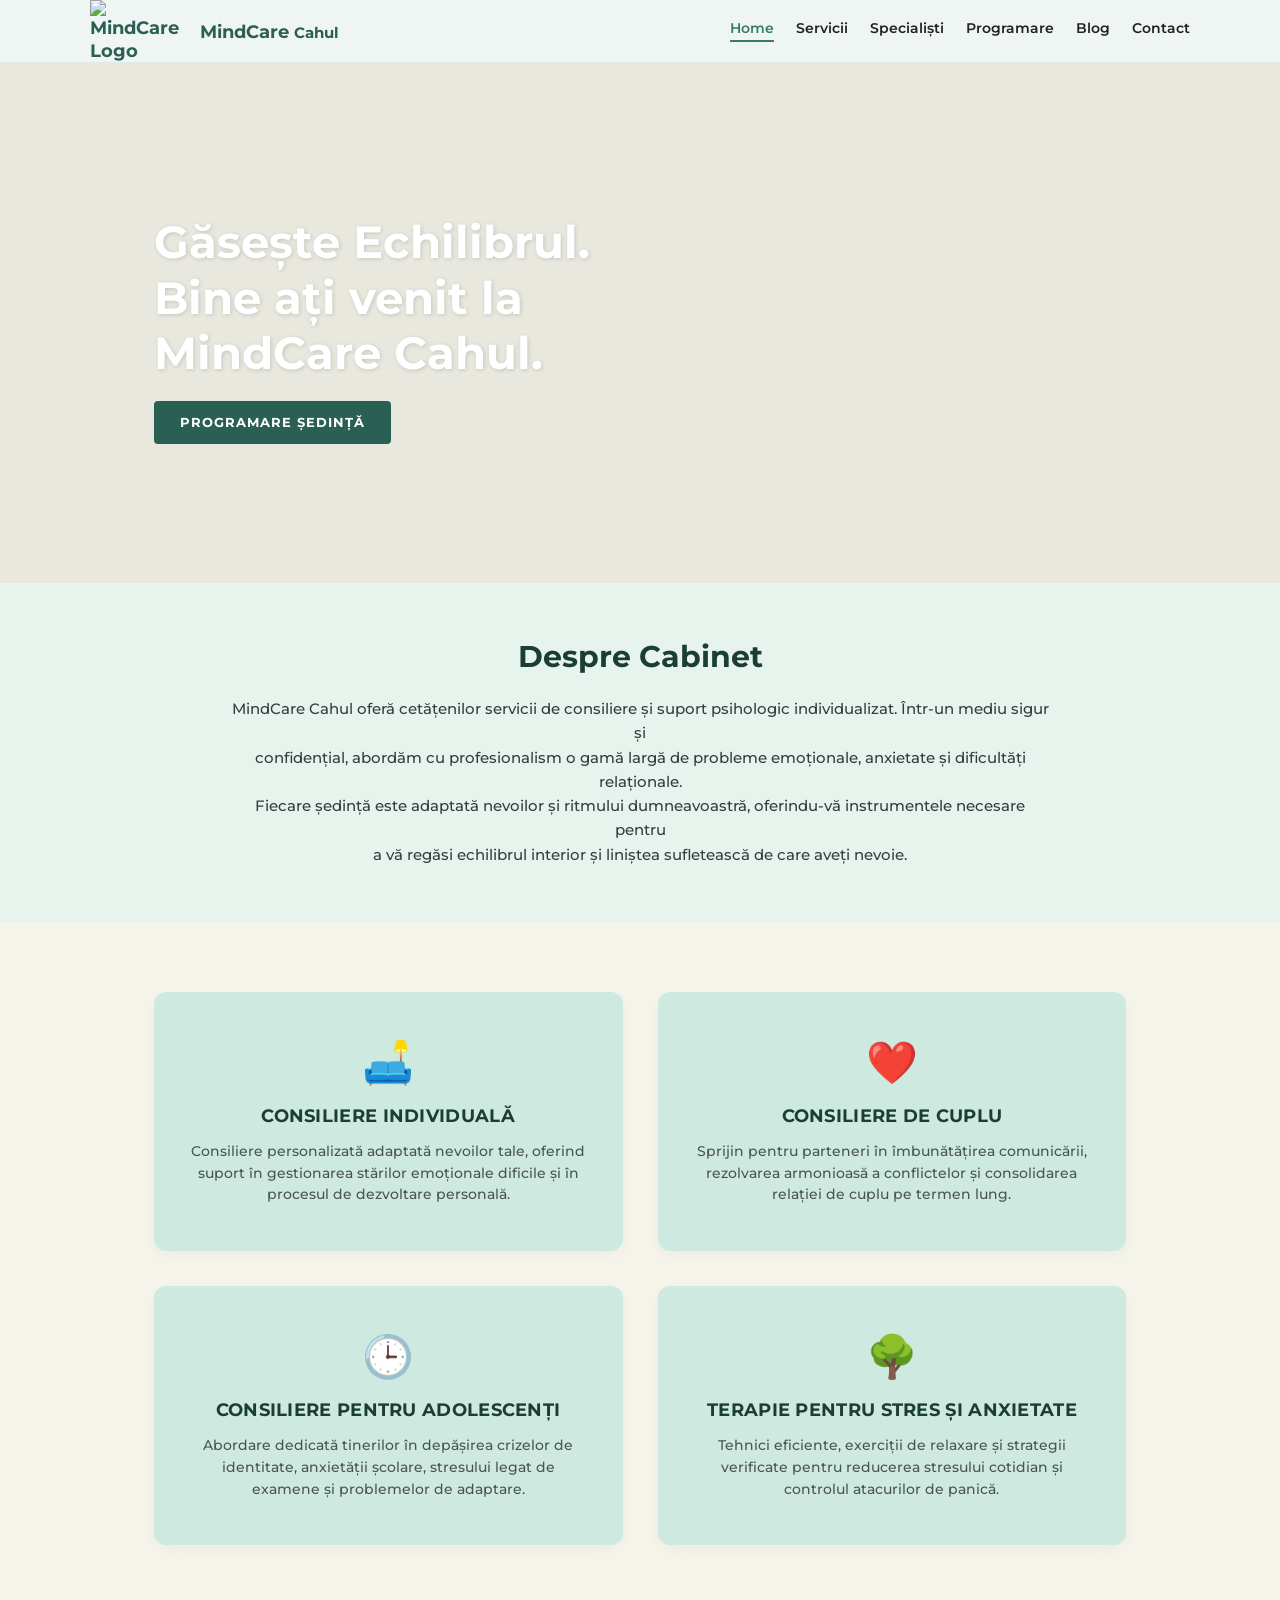
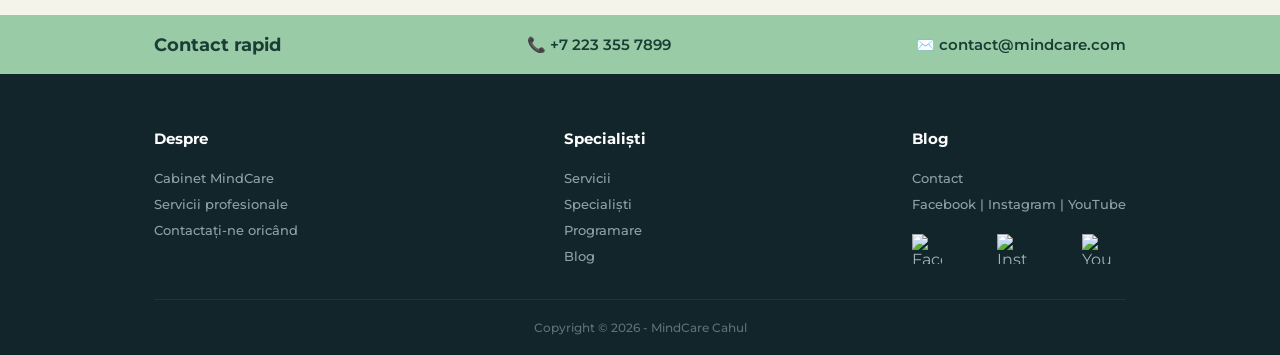
==== index.html @ 39b75a00 "Update index.html" ====
<!DOCTYPE html>
<html lang="ro">
<head>
    <meta charset="UTF-8">
    <meta name="viewport" content="width=device-width, initial-scale=1.0">
    <title>MindCare Cahul</title>
    <link rel="preconnect" href="https://fonts.googleapis.com">
    <link rel="preconnect" href="https://fonts.gstatic.com" crossorigin>
    <link href="https://fonts.googleapis.com/css2?family=Montserrat:wght@400;500;600;700&display=swap" rel="stylesheet">
    <link rel="stylesheet" href="css/style.css">

</head>
<body>

    <header class="navbar">
        <div class="logo">
            <img src="../image 8 iun. 2026, 00_47_31.png" alt="MindCare Logo">
            <span>MindCare <small>Cahul</small></span>
        </div>
       
       <nav class="nav-links">
    <a href="index.html" class="active">Home</a>
    <a href="pages/servicii.html">Servicii</a>
    <a href="pages/specialisti.html">Specialiști</a>
    <a href="pages/programare.html">Programare</a>
    <a href="pages/blog.html">Blog</a>
    <a href="pages/contact.html">Contact</a>
</nav>
    </header>

    <section class="hero">
        <div class="hero-content">
            <h1>Găsește Echilibrul.<br>Bine ați venit la<br>MindCare Cahul.</h1>
            <a href="pages/programare.html" class="hero-btn">PROGRAMARE ȘEDINȚĂ</a>         
        </div>
    </section>

    <section class="about-section">
        <h2>Despre Cabinet</h2>
        <p>MindCare Cahul oferă cetățenilor servicii de consiliere și suport psihologic individualizat. Într-un mediu sigur și<br> confidențial, abordăm cu profesionalism o gamă largă de probleme emoționale, anxietate și dificultăți relaționale.<br> Fiecare ședință este adaptată nevoilor și ritmului dumneavoastră, oferindu-vă instrumentele necesare pentru <br>a vă regăsi echilibrul interior și liniștea sufletească de care aveți nevoie.</p>
    </section>

    <section class="services-container">
        <div class="services-grid">
            
            <div class="card">
                <div class="card-icon">🛋️</div>
                <h3>CONSILIERE INDIVIDUALĂ</h3>
                <p>Consiliere personalizată adaptată nevoilor tale, oferind suport în gestionarea stărilor emoționale dificile și în procesul de dezvoltare personală.</p>
            </div>

            <div class="card">
                <div class="card-icon">❤️</div>
                <h3>CONSILIERE DE CUPLU</h3>
                <p>Sprijin pentru parteneri în îmbunătățirea comunicării, rezolvarea armonioasă a conflictelor și consolidarea relației de cuplu pe termen lung.</p>
            </div>

            <div class="card">
                <div class="card-icon">🕒</div>
                <h3>CONSILIERE PENTRU ADOLESCENȚI</h3>
                <p>Abordare dedicată tinerilor în depășirea crizelor de identitate, anxietății școlare, stresului legat de examene și problemelor de adaptare.</p>
            </div>

            <div class="card">
                <div class="card-icon">🌳</div>
                <h3>TERAPIE PENTRU STRES ȘI ANXIETATE</h3>
                <p>Tehnici eficiente, exerciții de relaxare și strategii verificate pentru reducerea stresului cotidian și controlul atacurilor de panică.</p>
            </div>

        </div>
    </section>

    <div class="quick-contact">
        <div class="quick-contact-content">
            <span class="title">Contact rapid</span>
            <span class="info">📞 +7 223 355 7899</span>
            <span class="info">✉️ contact@mindcare.com</span>
        </div>
    </div>

    <footer class="footer">
        <div class="footer-links">
            <div class="footer-col">
                <h4>Despre</h4>
                <a href="pages/contact.html">Cabinet MindCare</a>
                <a href="pages/servicii.html">Servicii profesionale</a>
                <a href="pages/programare.html">Contactați-ne oricând</a>
            </div>
            <div class="footer-col">
                <h4>Specialiști</h4>
                <a href="pages/servicii.html">Servicii</a>
                <a href="pages/specialisti.html">Specialiști</a>
                <a href="pages/programare.html">Programare</a>
                <a href="pages/blog.html">Blog</a>
            </div>
            <div class="footer-col">
                <h4>Blog</h4>
                <a href="pages/contact.html">Contact</a>
                <a href="#">Facebook | Instagram | YouTube</a>
                <div class="social-icons">
                    <img src="https://upload.wikimedia.org/wikipedia/commons/b/b9/2023_Facebook_icon.svg" alt="Facebook">
                    <img src="https://upload.wikimedia.org/wikipedia/commons/e/e7/Instagram_logo_2016.svg" alt="Instagram">
                    <img src="https://upload.wikimedia.org/wikipedia/commons/0/09/YouTube_full-color_icon_%282017%29.svg" alt="YouTube">             
                </div>
            </div>
        </div>
        <div class="footer-bottom">
            Copyright © 2026 - MindCare Cahul
        </div>
    </footer>

</body>
</html>
---- css/style.css ----
/* ==========================================================================
   1. RESETARE ȘI CONFIGURARE FONT
   ========================================================================== */
   * {
    margin: 0;
    padding: 0;
    box-sizing: border-box;
    font-family: 'Montserrat', sans-serif;
}

body {
    background-color: #f5f4eb; /* Fundalul general crem deschis */
    color: #333333;
    -webkit-font-smoothing: antialiased;
}

/* ==========================================================================
   2. ANTET / NAVBAR
   ========================================================================== */
.navbar {
    display: flex;
    justify-content: space-between;
    align-items: center;
    padding: 18px 8%;
    background-color: #eef5f2; /* Verde foarte pal din partea de sus */
    border-bottom: 1px solid #e1ebe7;
}

.logo {
    display: flex;
    align-items: center;
    gap: 10px;
    font-weight: 700;
    color: #2b5f54;
    font-size: 1.15rem;
}

.logo img {
    width: 100px;
    height: auto;
    object-fit: contain;
}

.navbar {
    padding: 0px 7%;
}

.nav-links {
    display: flex;
    gap: 22px;
}

.nav-links a {
    text-decoration: none;
    color: #222222;
    font-size: 0.85rem;
    font-weight: 600;
    transition: color 0.2s ease;
}


.nav-links a:hover {
    color: #357c6c;
}

.nav-links a.active {
    color: #357c6c;
    border-bottom: 2px solid #357c6c;
    padding-bottom: 4px;
}

/* ==========================================================================
   3. SECȚIUNEA HERO (IMAGINEA PRINCIPALĂ)
   ========================================================================== */
.hero {
    height: 520px;
    /* Imagine placeholder modernă pentru cabinet, poți schimba URL-ul cu imaginea ta locală */
    background: linear-gradient(rgba(0, 0, 0, 0.05), rgba(0, 0, 0, 0.05)), 
                url('https://images.unsplash.com/photo-1618221195710-dd6b41faaea6?q=80&w=1600&auto=format&fit=crop') center/cover no-repeat;
    display: flex;
    align-items: center;
    padding-left: 12%;
}

.hero-content {
    max-width: 600px;
}

.hero-content h1 {
    color: #ffffff;
    font-size: 2.8rem;
    font-weight: 700;
    line-height: 1.25;
    margin-bottom: 30px;
    text-shadow: 1px 1px 4px rgba(0, 0, 0, 0.15);
}

.hero-btn {
    background-color: #2a6054; /* Verdele turcoaz al butonului */
    color: #ffffff;
    border: none;
    padding: 14px 26px;
    font-size: 0.8rem;
    font-weight: 700;
    letter-spacing: 1px;
    cursor: pointer;
    border-radius: 4px;
    transition: background-color 0.2s ease; 
    text-decoration: none;

}

.hero-btn:hover {
    background-color: #1e463d;
}

/* ==========================================================================
   4. SECȚIUNEA DESPRE CABINET
   ========================================================================== */
.about-section {
    background-color: #e7f4ee; /* Fundalul deschis de sub Hero */
    text-align: center;
    padding: 55px 18%;
}

.about-section h2 {
    color: #1a3d35;
    font-size: 1.9rem;
    margin-bottom: 22px;
    font-weight: 700;
}

.about-section p {
    color: #363e3d;
    line-height: 1.65;
    font-size: 0.92rem;
    font-weight: 500;
}

/* ==========================================================================
   5. SECȚIUNEA SERVICII (GRID CARDURI)
   ========================================================================== */
.services-container {
    padding: 70px 12%;
    background-color: #f5f4eb; /* Revine la fundalul crem */
}

.services-grid {
    display: grid;
    grid-template-columns: 1fr 1fr; /* Exact 2 coloane egale */
    gap: 35px;
    max-width: 1050px;
    margin: 0 auto;
}

.card {
    background-color: #ceeae0; /* Culoarea mint/turcoaz foarte deschis a cardurilor */
    padding: 45px 35px;
    border-radius: 12px;
    text-align: center;
    box-shadow: 0 5px 15px rgba(0, 0, 0, 0.03); /* Umbră discretă ca în screenshot */
    transition: transform 0.3s ease, box-shadow 0.3s ease;
}

.card:hover {
    transform: translateY(-3px);
    box-shadow: 0 8px 22px rgba(0, 0, 0, 0.06);
}

.card-icon {
    font-size: 2.6rem;
    margin-bottom: 18px;
    display: block;
}

/* Dacă folosești imagini reale în loc de emoji pentru iconițe: */
.card-icon img {
    width: 55px;
    height: 55px;
    margin-bottom: 15px;
}

.card h3 {
    color: #1a3d35;
    font-size: 1.1rem;
    font-weight: 700;
    margin-bottom: 15px;
    letter-spacing: 0.3px;
}

.card p {
    color: #4a5553;
    font-size: 0.85rem;
    line-height: 1.6;
    font-weight: 500;
}

/* ==========================================================================
   6. BARA CONTACT RAPID
   ========================================================================== */
.quick-contact {
    background-color: #99cca6; /* Verdele mediu/șters din imagine */
    padding: 18px 12%;
}

.quick-contact-content {
    max-width: 1050px;
    margin: 0 auto;
    display: flex;
    justify-content: space-between;
    align-items: center;
    color: #1a3d35;
}

.quick-contact-content .title {
    font-size: 1.15rem;
    font-weight: 700;
}

.quick-contact-content .info {
    font-size: 0.95rem;
    font-weight: 600;
}

/* ==========================================================================
   7. SUBSOL / FOOTER
   ========================================================================== */
.footer {
    background-color: #11252b; /* Bleumarin/negru foarte închis */
    color: #9db2b6;
    padding: 55px 12% 20px 12%;
}

.footer-links {
    max-width: 1050px;
    margin: 0 auto;
    display: flex;
    justify-content: space-between;
    border-bottom: 1px solid #1c363d;
    padding-bottom: 35px;
}

.footer-col {
    display: flex;
    flex-direction: column;
    gap: 10px;
}

.footer-col h4 {
    color: #ffffff;
    margin-bottom: 12px;
    font-size: 0.95rem;
    font-weight: 700;
}

.footer-col a {
    color: #8fa3a7;
    text-decoration: none;
    font-size: 0.82rem;
    font-weight: 500;
    transition: color 0.2s ease;
}

.footer-col a:hover {
    color: #ffffff;
}

/*.social-icons {
    display: flex;
    gap: 15px;
    font-size: 1.4rem;
    margin-top: 12px;
}.............................*/
.social-icons {
    display: flex;
    gap: 55px;
    margin-top: 12px;
}

.social-icons img {
    width: 30px;
    height: 30px;
}
/*.............................*/
.social-icons span {
    cursor: pointer;
    transition: opacity 0.2s ease;
}

.social-icons span:hover {
    opacity: 0.8;
}

.footer-bottom {
    text-align: center;
    padding-top: 20px;
    font-size: 0.75rem;
    color: #5c7277;
    font-weight: 500;
}

/* ==========================================================================
   8. ADAPTARE PENTRU DISPOZITIVE MOBILE (RESPONSIVE)
   ========================================================================== */
@media (max-width: 768px) {
    .services-grid {
        grid-template-columns: 1fr; /* Pe telefon cardurile trec unul sub altul */
        gap: 25px;
    }
    
    .navbar, .quick-contact-content, .footer-links {
        flex-direction: column;
        text-align: center;
        gap: 20px;
    }

    .nav-links {
        flex-direction: column;
        gap: 12px;
    }
    
    .about-section {
        padding: 40px 5%;
    }

    .hero {
        padding-left: 5%;
        text-align: center;
        justify-content: center;
    }

    .hero-content h1 {
        font-size: 2rem;
    }
}
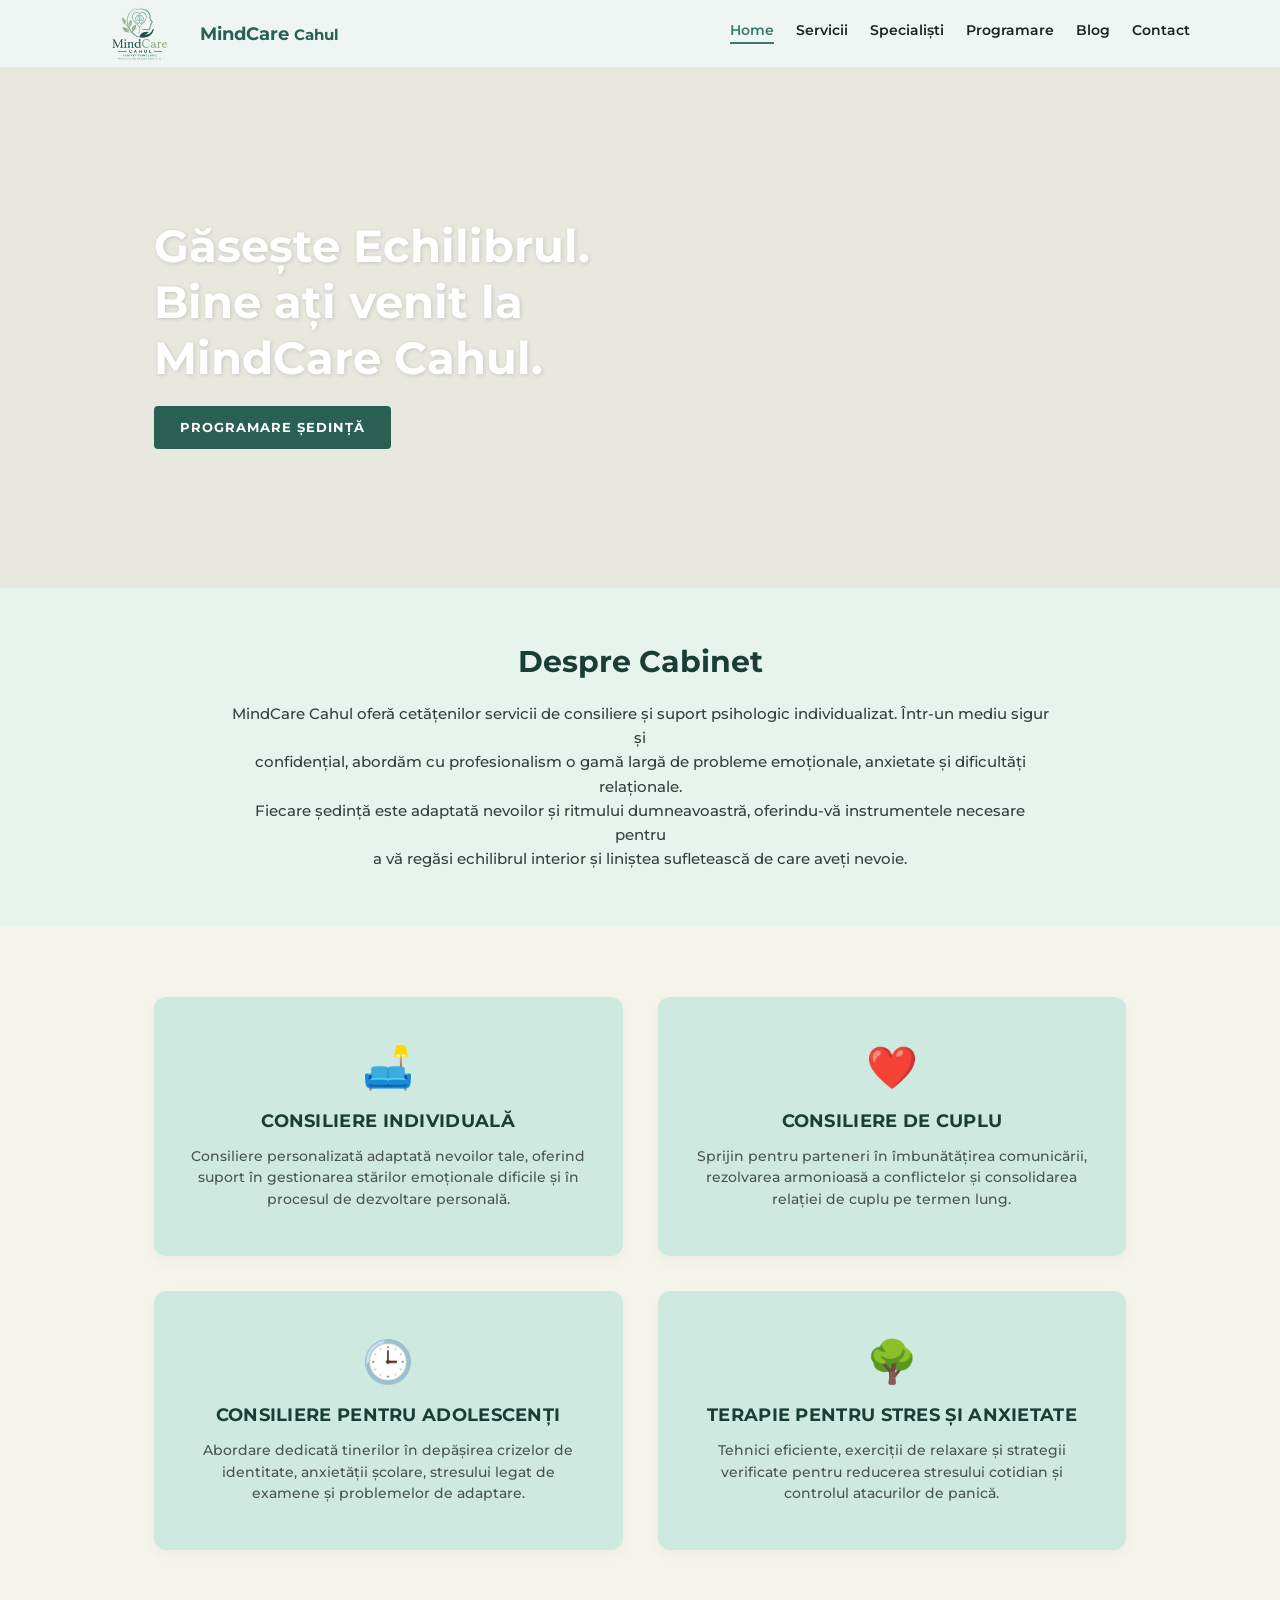
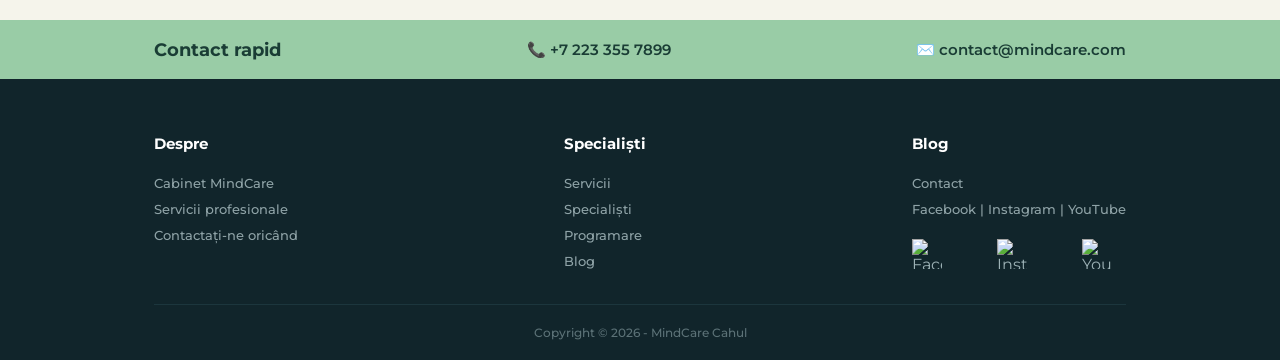
==== commit 6c1f53b4: "Update index.html" ====
--- a/index.html
+++ b/index.html
@@ -14,7 +14,7 @@
 
     <header class="navbar">
         <div class="logo">
-            <img src="../image 8 iun. 2026, 00_47_31.png" alt="MindCare Logo">
+             <img src="../imagini/image 8 iun. 2026, 00_47_31.png" alt="MindCare Logo">      
             <span>MindCare <small>Cahul</small></span>
         </div>
        
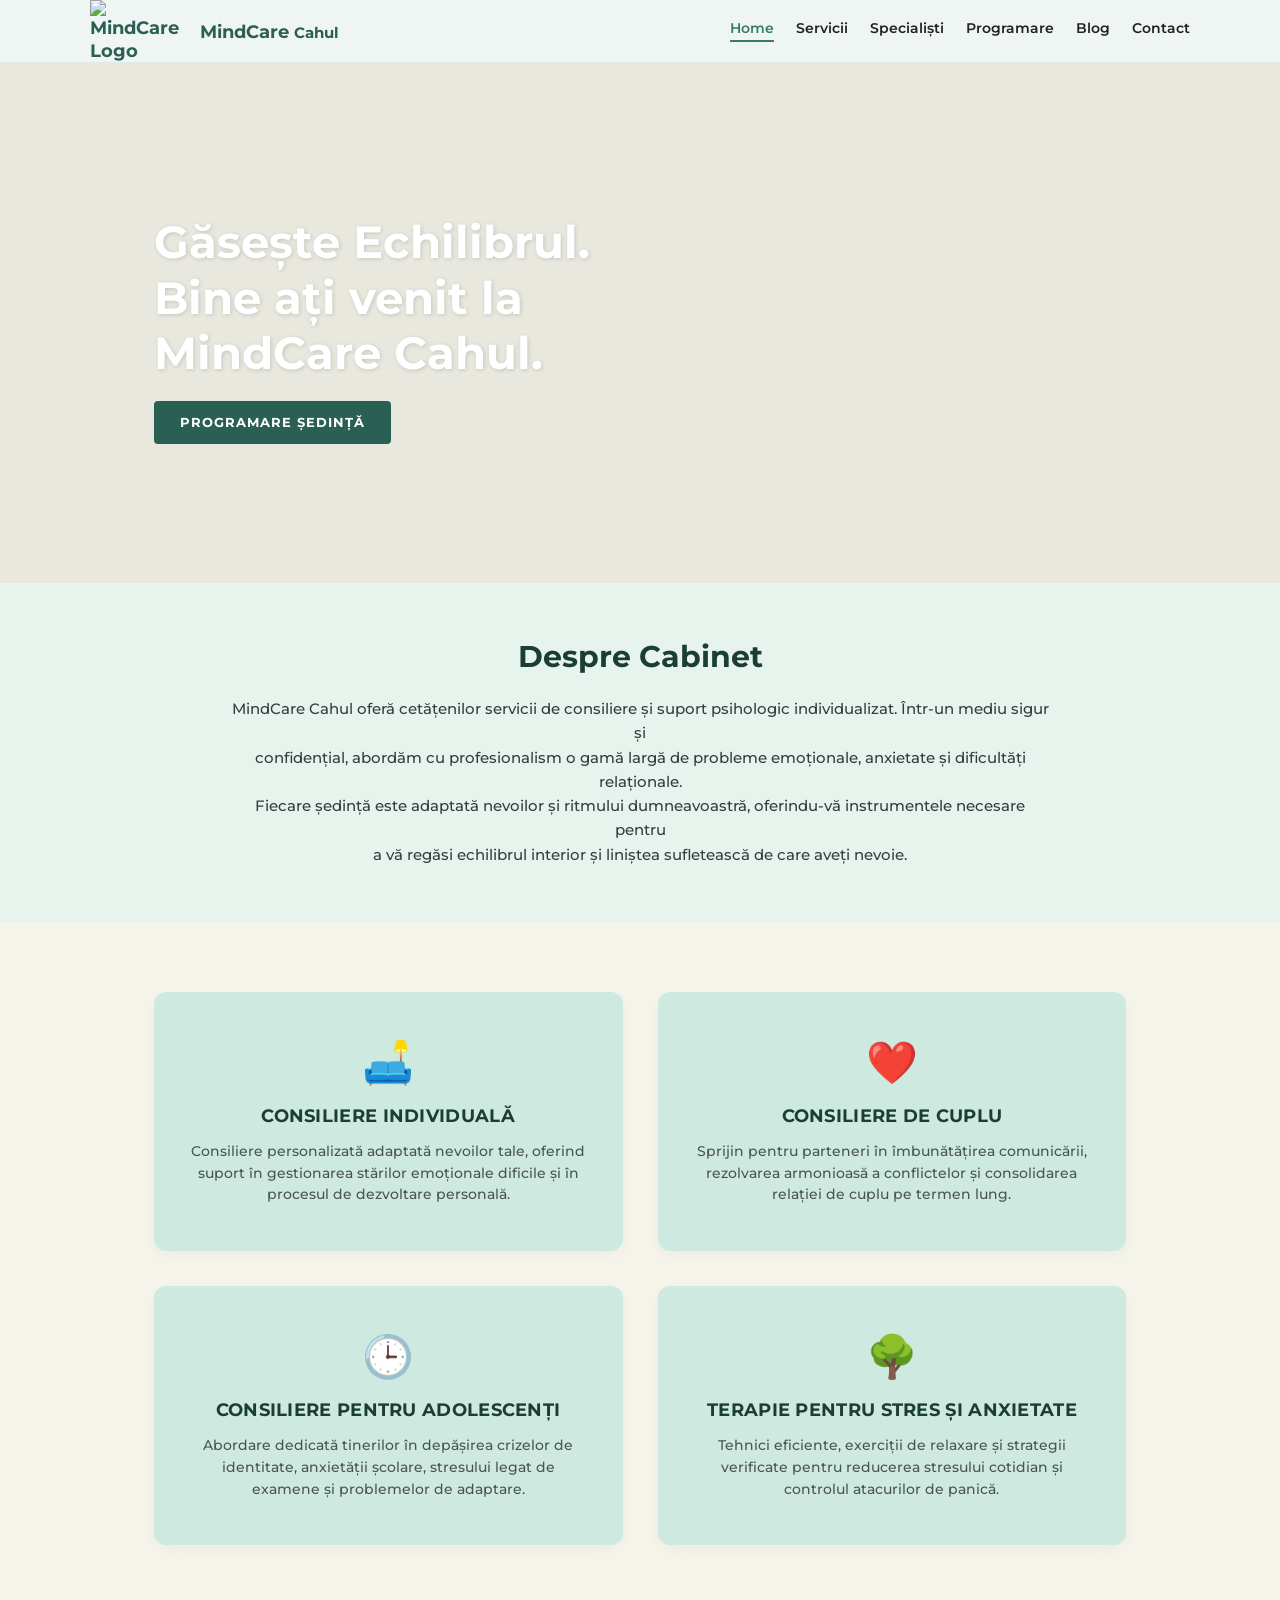
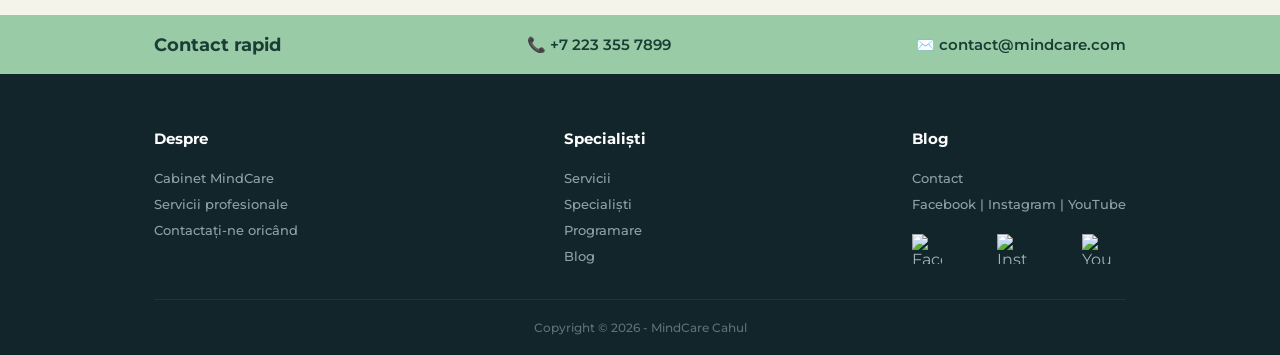
==== commit 2259066a: "Update index.html" ====
--- a/index.html
+++ b/index.html
@@ -14,7 +14,7 @@
 
     <header class="navbar">
         <div class="logo">
-             <img src="../imagini/image 8 iun. 2026, 00_47_31.png" alt="MindCare Logo">      
+             <img src="../ignatalexandru-blip/imagini/image 8 iun. 2026, 00_47_31.png" alt="MindCare Logo">      
             <span>MindCare <small>Cahul</small></span>
         </div>
        
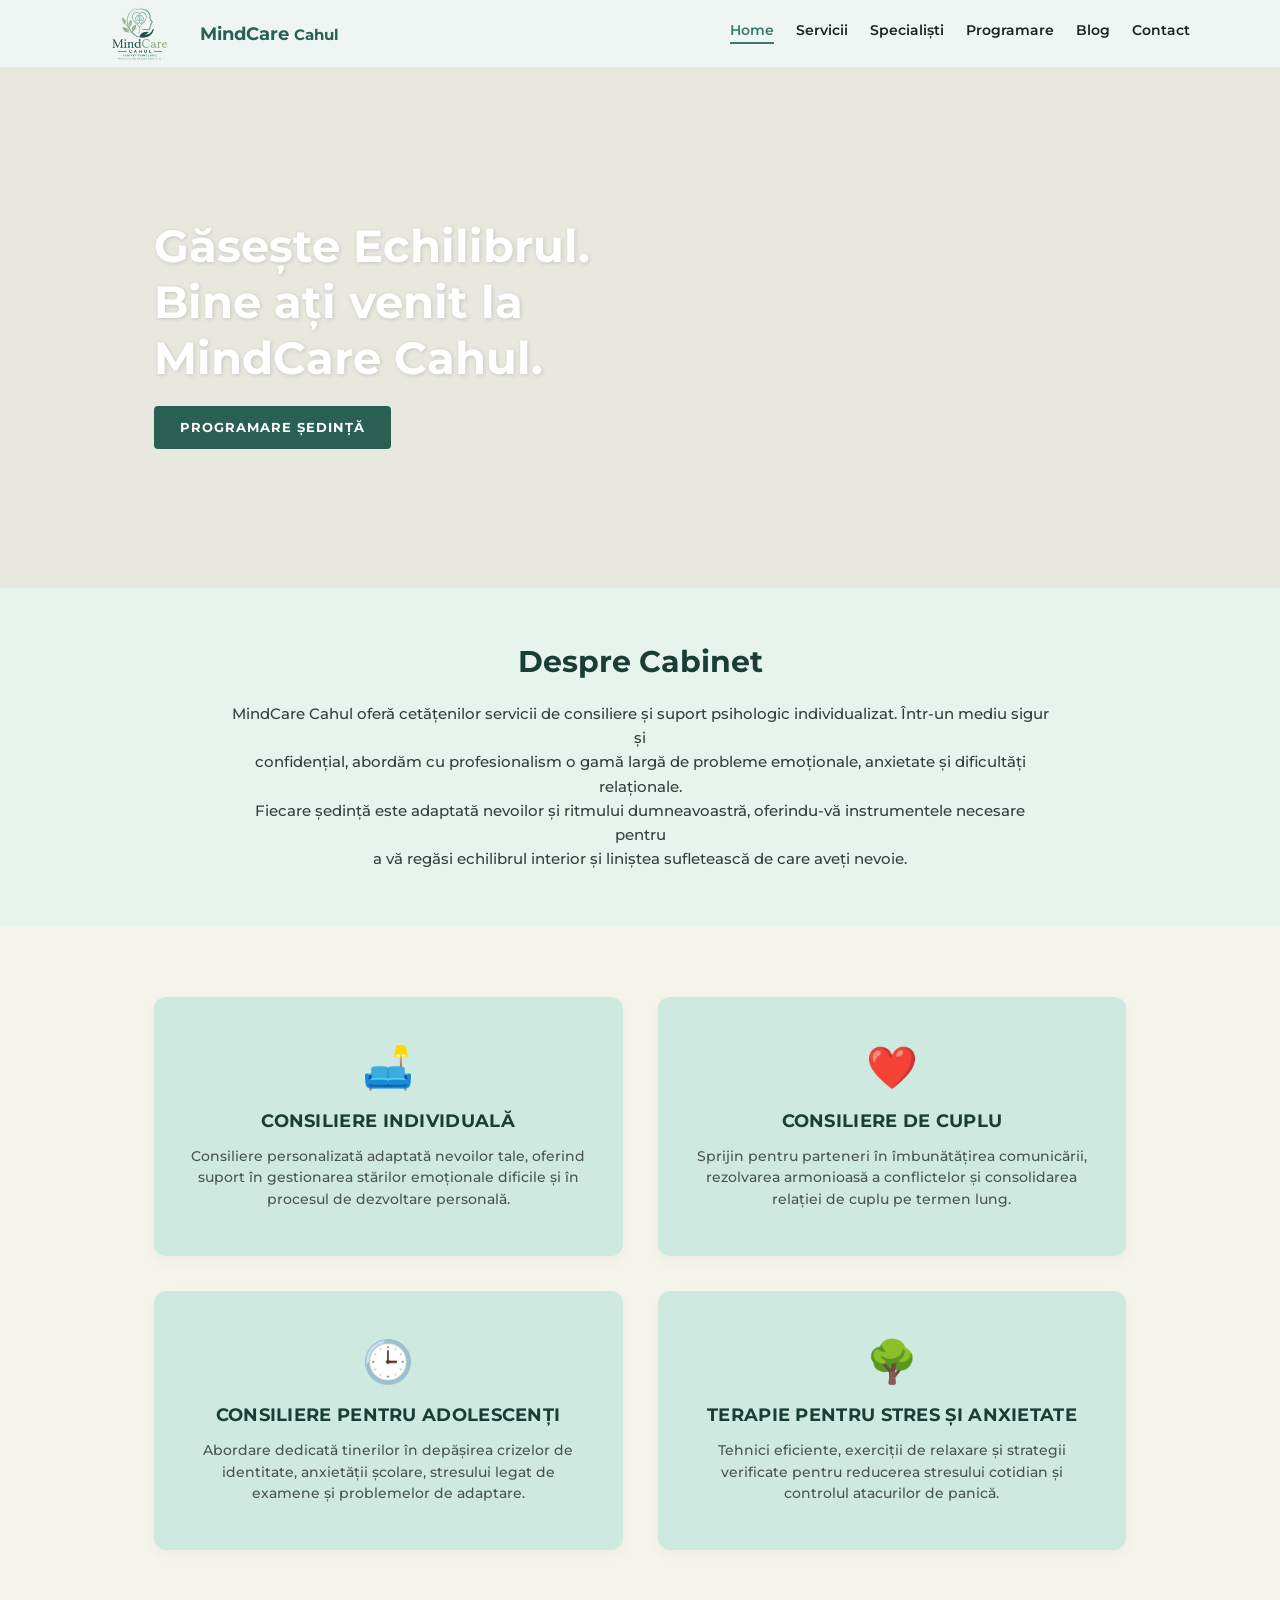
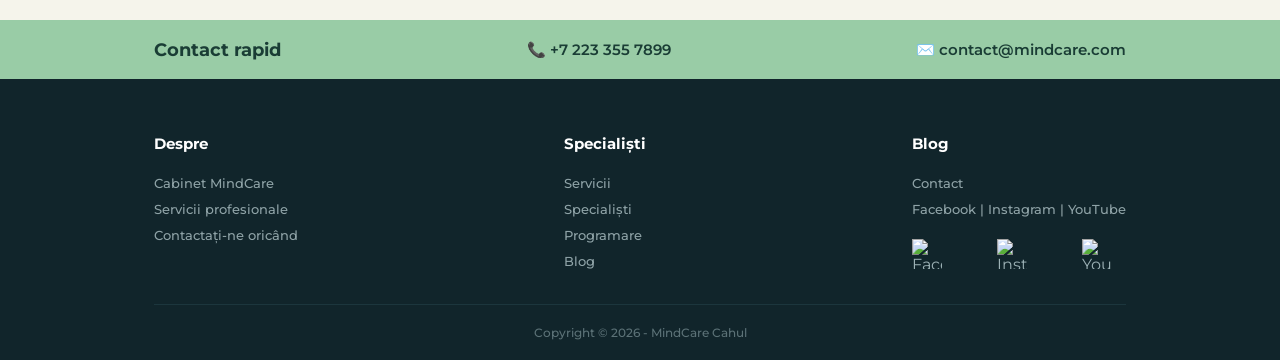
==== commit de5ec89f: "Update index.html" ====
--- a/index.html
+++ b/index.html
@@ -14,7 +14,7 @@
 
     <header class="navbar">
         <div class="logo">
-             <img src="../ignatalexandru-blip/imagini/image 8 iun. 2026, 00_47_31.png" alt="MindCare Logo">      
+             <img src="imagini/image 8 iun. 2026, 00_47_31.png" alt="MindCare Logo">      
             <span>MindCare <small>Cahul</small></span>
         </div>
        
